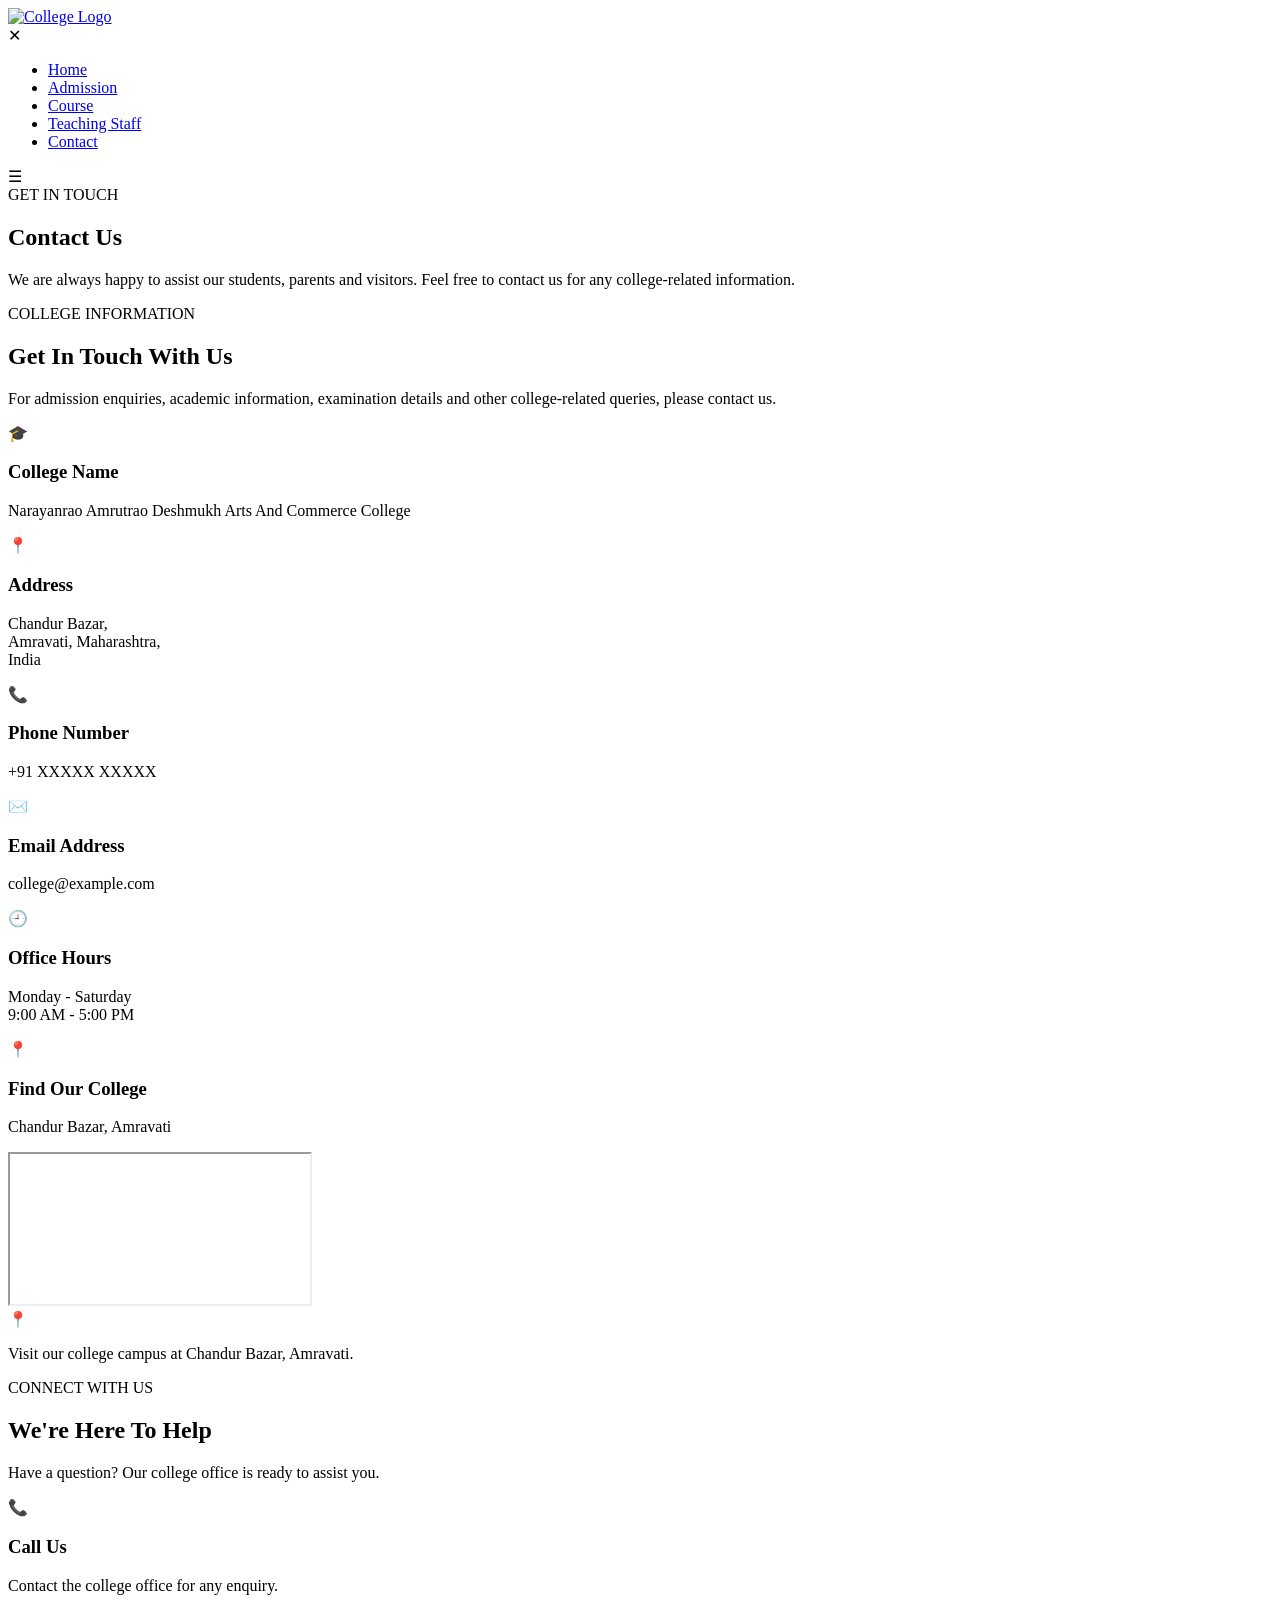
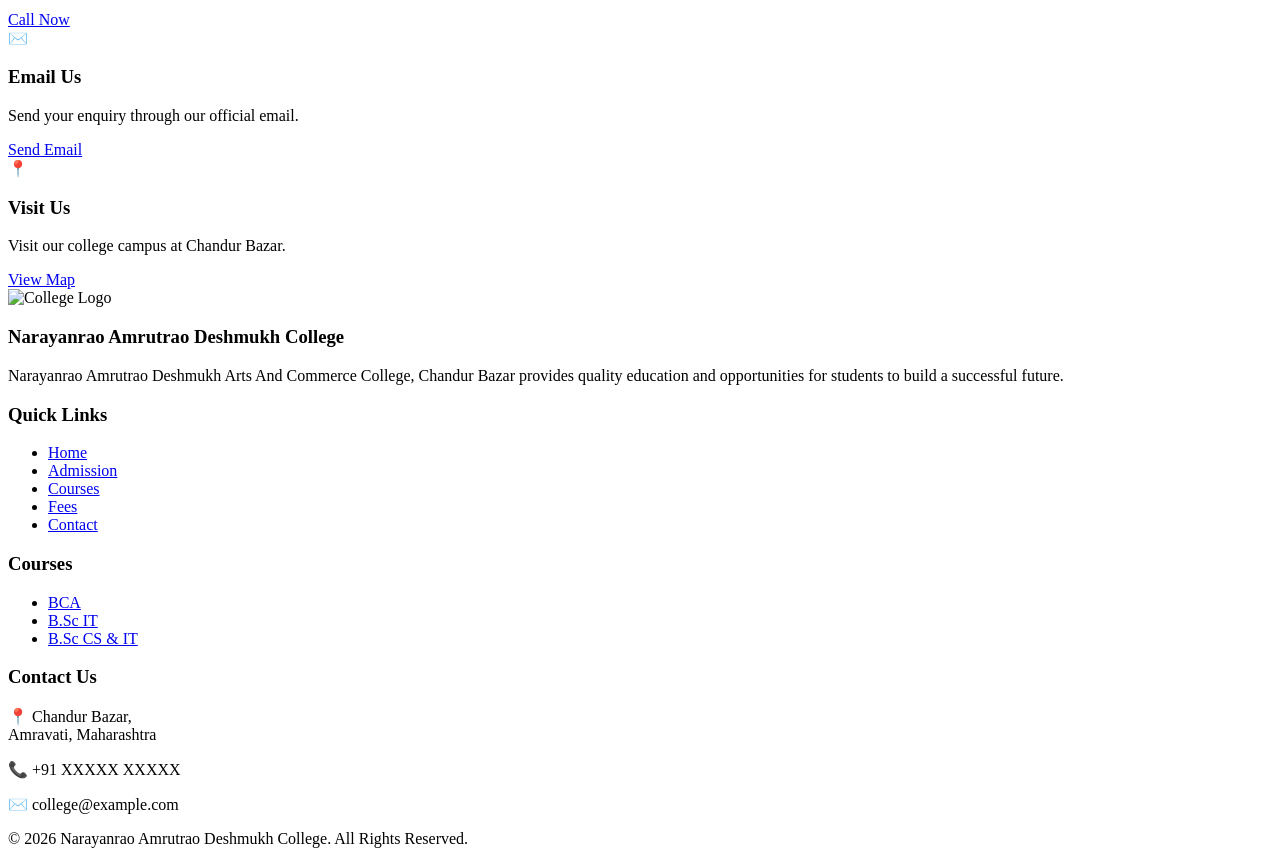
==== contact.html @ f1b0bfb5 "Add files via upload" ====
<!DOCTYPE html>
<html lang="en">

<head>

    <meta charset="UTF-8">

    <meta name="viewport"
        content="width=device-width, initial-scale=1.0, maximum-scale=1.0, user-scalable=0">

    <meta name="description"
        content="Narayanrao Amrutrao Deshmukh Arts And Commerce College, Chandur Bazar">

    <meta name="keywords"
        content="Narayanrao Amrutrao Deshmukh Arts And Commerce College, Chandur Bazar">

    <meta name="author" content="Rushikesh Fuse">

    <title>
        Contact Us | Narayanrao Amrutrao Deshmukh College
    </title>

    <link rel="stylesheet" href="css/header.css">
    <link rel="stylesheet" href="css/footer.css">
    <link rel="stylesheet" href="css/contact.css">

    <link rel="shortcut icon"
        href="image/favicon.ico"
        type="image/x-icon">

</head>


<body>


<!-- =====================================================
     HEADER
===================================================== -->

<section class="header">

    <nav>

        <a href="index.html">

            <img src="image/favicon.ico"
                 id="logo-img"
                 alt="College Logo">

        </a>


        <div class="nav-links" id="navLinks">

            <span class="icon"
                  onclick="hidemenu()">
                &#10005;
            </span>


            <ul>

                <li>
                    <a href="index.html">
                        Home
                    </a>
                </li>

                <li>
                    <a href="Admission_page.html">
                        Admission
                    </a>
                </li>

                <li>
                    <a href="index.html#course_call">
                        Course
                    </a>
                </li>

                <li>
                    <a href="teaching.html">
                        Teaching Staff
                    </a>
                </li>

                <li>
                    <a href="Contact_page.html"
                       class="active">
                        Contact
                    </a>
                </li>

            </ul>

        </div>


        <span class="icon"
              onclick="showmenu()">
            &#9776;
        </span>

    </nav>

</section>



<!-- =====================================================
     CONTACT HERO
===================================================== -->

<section class="contact-hero">


    <!-- Background bubbles -->

    <div class="contact-bubble bubble-1"></div>

    <div class="contact-bubble bubble-2"></div>

    <div class="contact-bubble bubble-3"></div>

    <div class="contact-bubble bubble-4"></div>


    <div class="contact-hero-content">

        <span class="contact-small-title">
            GET IN TOUCH
        </span>

        <h1>
            Contact Us
        </h1>

        <p>
            We are always happy to assist our students,
            parents and visitors. Feel free to contact
            us for any college-related information.
        </p>

    </div>

</section>



<!-- =====================================================
     CONTACT INFORMATION + MAP
===================================================== -->

<section class="contact-section">

    <div class="contact-container">


        <!-- =================================================
             LEFT : COLLEGE INFORMATION
        ================================================== -->

        <div class="contact-info">


            <span class="section-tag">
                COLLEGE INFORMATION
            </span>


            <h2>
                Get In Touch With Us
            </h2>


            <p class="intro-text">

                For admission enquiries, academic information,
                examination details and other college-related
                queries, please contact us.

            </p>



            <!-- College Name -->

            <div class="contact-card">

                <div class="contact-icon college-icon">
                    🎓
                </div>

                <div class="contact-text">

                    <h3>
                        College Name
                    </h3>

                    <p>
                        Narayanrao Amrutrao Deshmukh
                        Arts And Commerce College
                    </p>

                </div>

            </div>



            <!-- Address -->

            <div class="contact-card">

                <div class="contact-icon location-icon">
                    📍
                </div>

                <div class="contact-text">

                    <h3>
                        Address
                    </h3>

                    <p>
                        Chandur Bazar,<br>
                        Amravati, Maharashtra,<br>
                        India
                    </p>

                </div>

            </div>



            <!-- Phone -->

            <div class="contact-card">

                <div class="contact-icon phone-icon">
                    📞
                </div>

                <div class="contact-text">

                    <h3>
                        Phone Number
                    </h3>

                    <p>
                        +91 XXXXX XXXXX
                    </p>

                </div>

            </div>



            <!-- Email -->

            <div class="contact-card">

                <div class="contact-icon email-icon">
                    ✉️
                </div>

                <div class="contact-text">

                    <h3>
                        Email Address
                    </h3>

                    <p>
                        college@example.com
                    </p>

                </div>

            </div>



            <!-- Office Hours -->

            <div class="contact-card">

                <div class="contact-icon time-icon">
                    🕘
                </div>

                <div class="contact-text">

                    <h3>
                        Office Hours
                    </h3>

                    <p>
                        Monday - Saturday<br>
                        9:00 AM - 5:00 PM
                    </p>

                </div>

            </div>


        </div>



        <!-- =================================================
             RIGHT : GOOGLE MAP
        ================================================== -->

        <div class="map-container">


            <div class="map-top">

                <div class="map-pin">
                    📍
                </div>

                <div>

                    <h3>
                        Find Our College
                    </h3>

                    <p>
                        Chandur Bazar, Amravati
                    </p>

                </div>

            </div>


            <!-- GOOGLE MAP -->

            <div class="map">

                <iframe
                    src="https://www.google.com/maps?q=Chandur%20Bazar,%20Amravati,%20Maharashtra&output=embed"
                    allowfullscreen=""
                    loading="lazy"
                    referrerpolicy="no-referrer-when-downgrade">
                </iframe>

            </div>


            <div class="map-bottom">

                <span>
                    📍
                </span>

                <p>
                    Visit our college campus at
                    Chandur Bazar, Amravati.
                </p>

            </div>


        </div>

    </div>

</section>



<!-- =====================================================
     QUICK CONTACT
===================================================== -->

<section class="quick-section">


    <div class="quick-heading">

        <span>
            CONNECT WITH US
        </span>

        <h2>
            We're Here To Help
        </h2>

        <p>
            Have a question? Our college office is
            ready to assist you.
        </p>

    </div>



    <div class="quick-grid">


        <!-- Call -->

        <div class="quick-card">

            <div class="quick-card-icon">
                📞
            </div>

            <h3>
                Call Us
            </h3>

            <p>
                Contact the college office
                for any enquiry.
            </p>

            <a href="tel:+91XXXXXXXXXX">
                Call Now
            </a>

        </div>



        <!-- Email -->

        <div class="quick-card">

            <div class="quick-card-icon">
                ✉️
            </div>

            <h3>
                Email Us
            </h3>

            <p>
                Send your enquiry through
                our official email.
            </p>

            <a href="mailto:college@example.com">
                Send Email
            </a>

        </div>



        <!-- Location -->

        <div class="quick-card">

            <div class="quick-card-icon">
                📍
            </div>

            <h3>
                Visit Us
            </h3>

            <p>
                Visit our college campus
                at Chandur Bazar.
            </p>

            <a href="#college-map">
                View Map
            </a>

        </div>


    </div>

</section>



<!-- =====================================================
     FOOTER
===================================================== -->

<footer class="footer">

    <div class="footer-container">


        <!-- About -->

        <div class="footer-col">

            <img src="image/favicon.ico"
                 class="footer-logo"
                 alt="College Logo">

            <h3>
                Narayanrao Amrutrao Deshmukh College
            </h3>

            <p>

                Narayanrao Amrutrao Deshmukh
                Arts And Commerce College,
                Chandur Bazar provides quality
                education and opportunities for
                students to build a successful future.

            </p>

        </div>



        <!-- Quick Links -->

        <div class="footer-col">

            <h3>
                Quick Links
            </h3>

            <ul>

                <li>
                    <a href="index.html">
                        Home
                    </a>
                </li>

                <li>
                    <a href="Admission_page.html">
                        Admission
                    </a>
                </li>

                <li>
                    <a href="index.html#course_call">
                        Courses
                    </a>
                </li>

                <li>
                    <a href="fees_page.html">
                        Fees
                    </a>
                </li>

                <li>
                    <a href="Contact_page.html">
                        Contact
                    </a>
                </li>

            </ul>

        </div>



        <!-- Courses -->

        <div class="footer-col">

            <h3>
                Courses
            </h3>

            <ul>

                <li>
                    <a href="index.html#course_call">
                        BCA
                    </a>
                </li>

                <li>
                    <a href="index.html#course_call">
                        B.Sc IT
                    </a>
                </li>

                <li>
                    <a href="index.html#course_call">
                        B.Sc CS & IT
                    </a>
                </li>

            </ul>

        </div>



        <!-- Contact -->

        <div class="footer-col">

            <h3>
                Contact Us
            </h3>

            <p>
                📍 Chandur Bazar,<br>
                Amravati, Maharashtra
            </p>

            <p>
                📞 +91 XXXXX XXXXX
            </p>

            <p>
                ✉️ college@example.com
            </p>

        </div>

    </div>



    <div class="footer-bottom">

        <p>
            © 2026 Narayanrao Amrutrao Deshmukh College.
            All Rights Reserved.
        </p>

    </div>

</footer>



<!-- =====================================================
     MOBILE MENU
===================================================== -->

<script>

function showmenu() {

    document.getElementById("navLinks").style.right = "0";

}

function hidemenu() {

    document.getElementById("navLinks").style.right = "-200px";

}

</script>


</body>

</html>
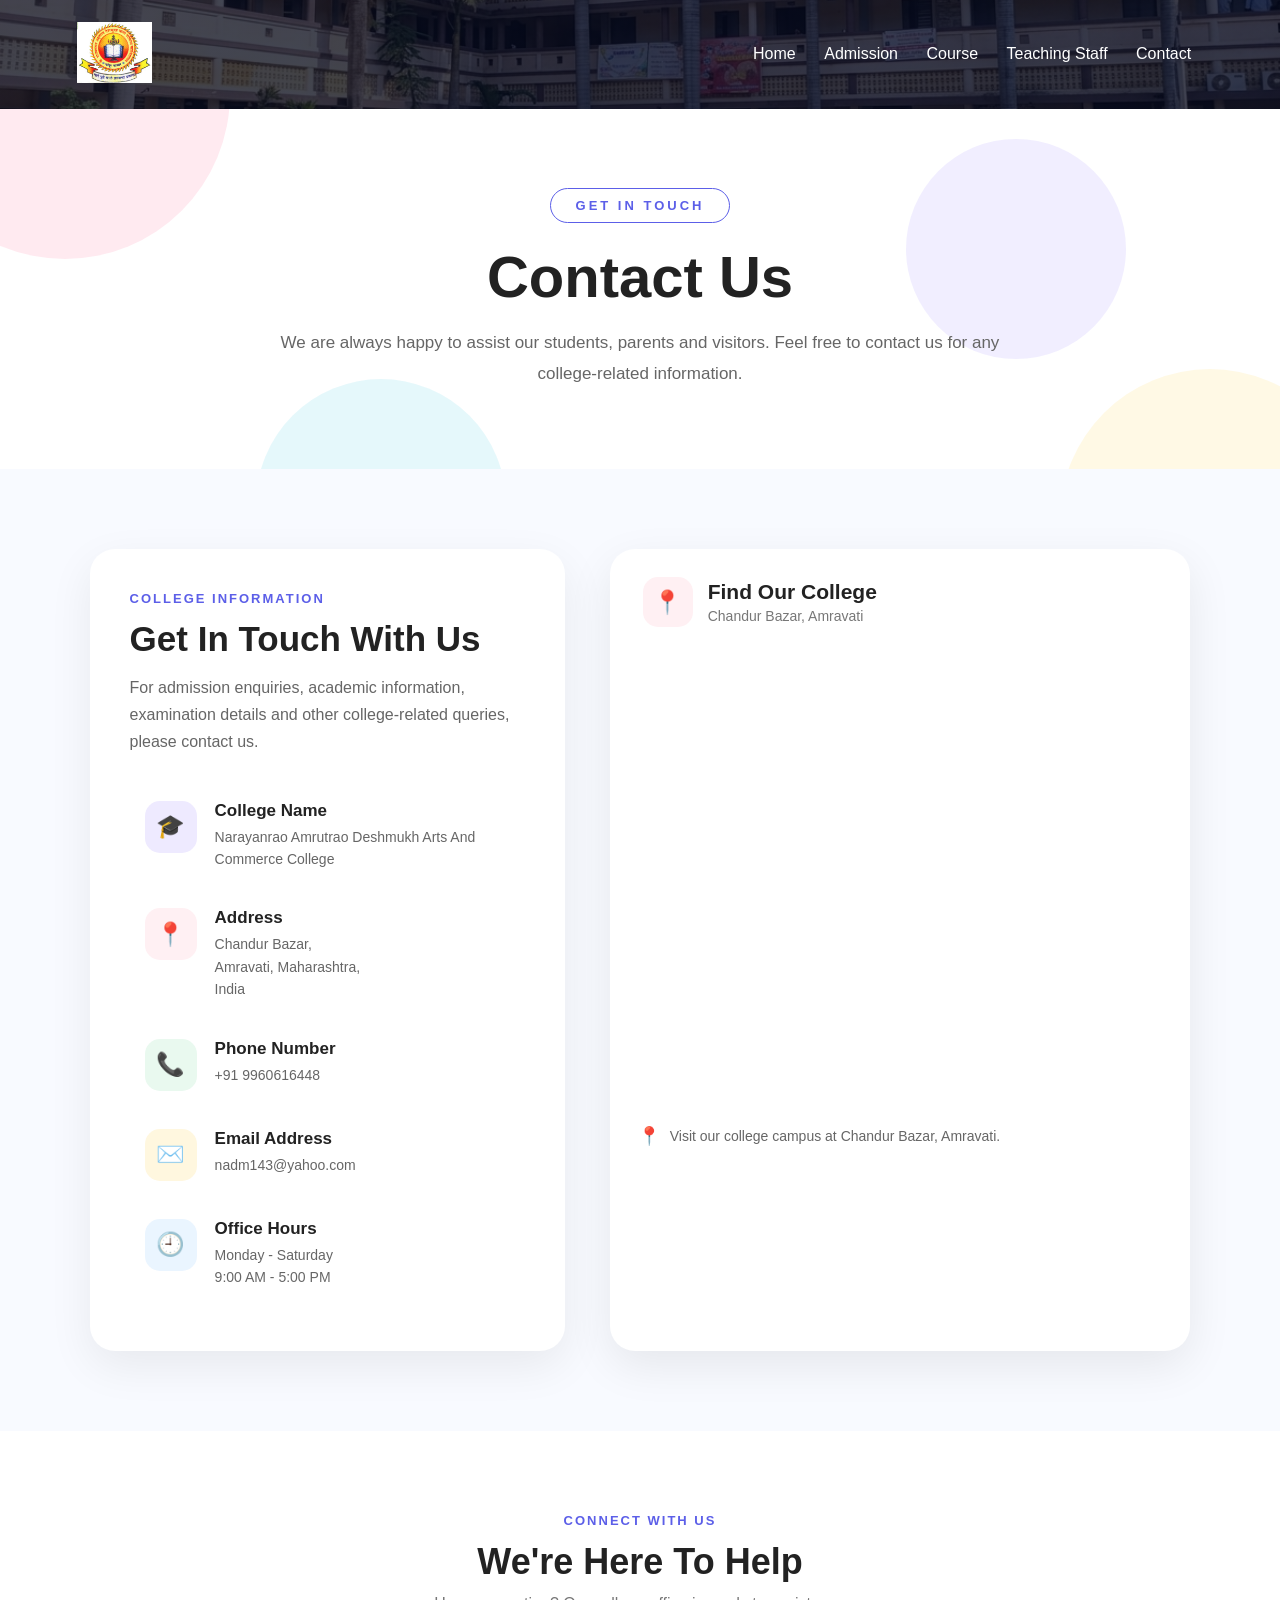
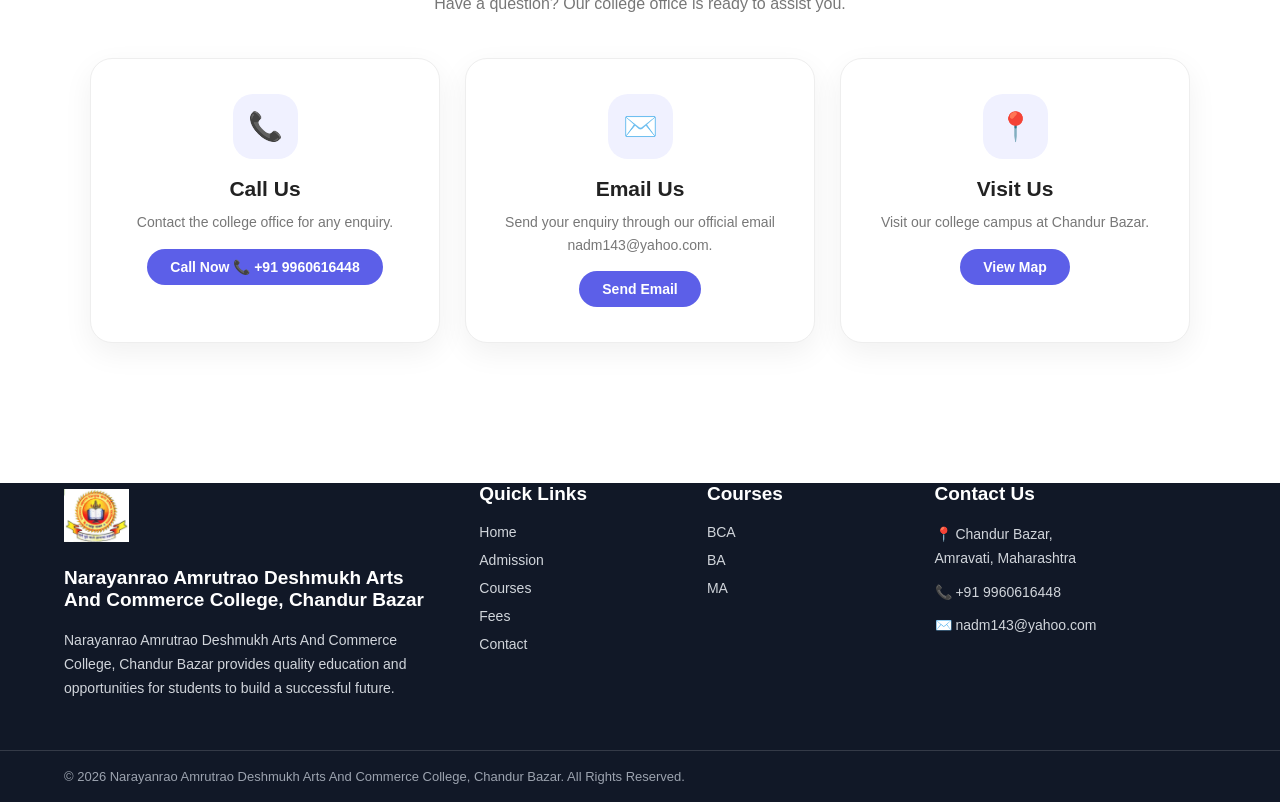
==== commit dc1d22e5: "Update contact.html" ====
--- a/contact.html
+++ b/contact.html
@@ -250,7 +250,7 @@
                     </h3>
 
                     <p>
-                        +91 XXXXX XXXXX
+                        +91 9960616448
                     </p>
 
                 </div>
@@ -274,7 +274,7 @@
                     </h3>
 
                     <p>
-                        college@example.com
+                        nadm143@yahoo.com
                     </p>
 
                 </div>
@@ -421,8 +421,8 @@
                 for any enquiry.
             </p>
 
-            <a href="tel:+91XXXXXXXXXX">
-                Call Now
+            <a href="tel:+919960616448">
+                Call Now 📞 +91 9960616448
             </a>
 
         </div>
@@ -443,10 +443,10 @@
 
             <p>
                 Send your enquiry through
-                our official email.
-            </p>
-
-            <a href="mailto:college@example.com">
+                our official email nadm143@yahoo.com.
+            </p>
+
+            <a href="mailto:nadm143@yahoo.com">
                 Send Email
             </a>
 
@@ -492,8 +492,7 @@
 
     <div class="footer-container">
 
-
-        <!-- About -->
+        <!-- About College -->
 
         <div class="footer-col">
 
@@ -502,110 +501,84 @@
                  alt="College Logo">
 
             <h3>
-                Narayanrao Amrutrao Deshmukh College
+                Narayanrao Amrutrao Deshmukh Arts And Commerce College, Chandur Bazar
             </h3>
 
             <p>
-
-                Narayanrao Amrutrao Deshmukh
-                Arts And Commerce College,
-                Chandur Bazar provides quality
-                education and opportunities for
-                students to build a successful future.
-
-            </p>
-
-        </div>
-
+                Narayanrao Amrutrao Deshmukh Arts And Commerce College,
+                Chandur Bazar provides quality education
+                and opportunities for students to build
+                a successful future.
+            </p>
+
+        </div>
 
 
         <!-- Quick Links -->
 
         <div class="footer-col">
 
-            <h3>
-                Quick Links
-            </h3>
+            <h3>Quick Links</h3>
 
             <ul>
 
                 <li>
-                    <a href="index.html">
-                        Home
+                    <a href="index.html">Home</a>
+                </li>
+
+                <li>
+                    <a href="Admission_page.html">Admission</a>
+                </li>
+
+                <li>
+                    <a href="index.html#course_call">Courses</a>
+                </li>
+
+                <li>
+                    <a href="fees_page.html">Fees</a>
+                </li>
+
+                <li>
+                    <a href="contact.html">Contact</a>
+                </li>
+
+            </ul>
+
+        </div>
+
+
+        <!-- Courses -->
+
+        <div class="footer-col">
+
+            <h3>Courses</h3>
+
+            <ul>
+
+                <li>
+                    <a href="index.html#course_call">BCA</a>
+                </li>
+
+                <li>
+                    <a href="index.html#course_call">BA</a>
+                </li>
+
+                <li>
+                    <a href="index.html#course_call">
+                        MA
                     </a>
                 </li>
 
-                <li>
-                    <a href="Admission_page.html">
-                        Admission
-                    </a>
-                </li>
-
-                <li>
-                    <a href="index.html#course_call">
-                        Courses
-                    </a>
-                </li>
-
-                <li>
-                    <a href="fees_page.html">
-                        Fees
-                    </a>
-                </li>
-
-                <li>
-                    <a href="Contact_page.html">
-                        Contact
-                    </a>
-                </li>
-
             </ul>
 
         </div>
 
 
-
-        <!-- Courses -->
+        <!-- Contact -->
 
         <div class="footer-col">
 
-            <h3>
-                Courses
-            </h3>
-
-            <ul>
-
-                <li>
-                    <a href="index.html#course_call">
-                        BCA
-                    </a>
-                </li>
-
-                <li>
-                    <a href="index.html#course_call">
-                        B.Sc IT
-                    </a>
-                </li>
-
-                <li>
-                    <a href="index.html#course_call">
-                        B.Sc CS & IT
-                    </a>
-                </li>
-
-            </ul>
-
-        </div>
-
-
-
-        <!-- Contact -->
-
-        <div class="footer-col">
-
-            <h3>
-                Contact Us
-            </h3>
+            <h3>Contact Us</h3>
 
             <p>
                 📍 Chandur Bazar,<br>
@@ -613,11 +586,11 @@
             </p>
 
             <p>
-                📞 +91 XXXXX XXXXX
+                📞 +91 9960616448
             </p>
 
             <p>
-                ✉️ college@example.com
+                ✉️ nadm143@yahoo.com
             </p>
 
         </div>
@@ -625,14 +598,16 @@
     </div>
 
 
+    <!-- Bottom Footer -->
 
     <div class="footer-bottom">
 
         <p>
-            © 2026 Narayanrao Amrutrao Deshmukh College.
+            © 2026 Narayanrao Amrutrao Deshmukh Arts And Commerce College, Chandur Bazar.
             All Rights Reserved.
         </p>
 
+        
     </div>
 
 </footer>
@@ -662,4 +637,4 @@
 
 </body>
 
-</html>+</html>
--- a/css/header.css
+++ b/css/header.css
@@ -0,0 +1,121 @@
+/* =========================
+   COMMON HEADER
+========================= */
+
+.header {
+    min-height: auto;
+    width: 100%;
+    background-image:
+        linear-gradient(rgba(4,9,30,0.75), rgba(4,9,30,0.75)),
+        url(../image/background2.png);
+
+    background-position: center;
+    background-size: cover;
+    background-repeat: no-repeat;
+
+    position: relative;
+}
+
+.header nav {
+    display: flex;
+    padding: 15px 6%;
+    justify-content: space-between;
+    align-items: center;
+}
+
+#logo-img {
+    width: 75px;
+    height: 75px;
+    object-fit: contain;
+}
+
+.nav-links {
+    flex: 1;
+    text-align: right;
+}
+
+.nav-links ul {
+    margin: 0;
+    padding: 0;
+}
+
+.nav-links ul li {
+    list-style: none;
+    display: inline-block;
+    padding: 8px 12px;
+    position: relative;
+}
+
+.nav-links a {
+    color: #fff;
+    text-decoration: none;
+    font-size: 16px;
+    font-weight: 500;
+}
+
+.nav-links ul li::after {
+    content: '';
+    width: 0%;
+    height: 2px;
+    background: #ff0000;
+    display: block;
+    margin: auto;
+    transition: 0.5s;
+}
+
+.nav-links ul li:hover::after {
+    width: 100%;
+}
+
+.icon {
+    display: none;
+}
+
+
+/* Mobile Header */
+
+@media (max-width: 700px) {
+
+    .header nav {
+        padding: 10px 5%;
+    }
+
+    #logo-img {
+        width: 60px;
+        height: 60px;
+    }
+
+    .nav-links {
+        position: fixed;
+        background: #f44336;
+        height: 100vh;
+        width: 200px;
+        top: 0;
+        right: -200px;
+        text-align: left;
+        z-index: 1000;
+        transition: 0.5s;
+    }
+
+    .nav-links ul {
+        padding: 30px;
+    }
+
+    .nav-links ul li {
+        display: block;
+        margin-bottom: 10px;
+    }
+
+    .nav-links a {
+        font-size: 15px;
+    }
+
+    .icon {
+        display: block;
+        color: #fff;
+        margin: 10px;
+        font-size: 25px;
+        cursor: pointer;
+    }
+
+}
--- a/css/footer.css
+++ b/css/footer.css
@@ -0,0 +1,147 @@
+/* =========================================
+   PROFESSIONAL FOOTER
+========================================= */
+
+.footer {
+    width: 100%;
+    background: #111827;
+    color: #ffffff;
+    margin-top: 60px;
+    margin-bottom: 0%;
+    padding: 0 0 0 0;
+}
+
+.footer-container {
+    width: 90%;
+    max-width: 1200px;
+    margin: auto;
+
+    display: grid;
+    grid-template-columns:
+        2fr
+        1fr
+        1fr
+        1.5fr;
+
+    gap: 40px;
+}
+
+.footer-col {
+    text-align: left;
+}
+
+.footer-logo {
+    width: 65px;
+    height: 65px;
+    object-fit: contain;
+    margin-bottom: 15px;
+}
+
+.footer-col h3 {
+    color: #ffffff;
+    font-size: 19px;
+    margin-bottom: 18px;
+    text-align: left;
+}
+
+.footer-col p {
+    color: #d1d5db;
+    font-size: 14px;
+    line-height: 1.7;
+    padding: 0;
+    margin-bottom: 10px;
+}
+
+.footer-col ul {
+    list-style: none;
+    padding: 0;
+    margin: 0;
+}
+
+.footer-col ul li {
+    margin-bottom: 10px;
+}
+
+.footer-col ul li a {
+    color: #d1d5db;
+    text-decoration: none;
+    font-size: 14px;
+    transition: 0.3s;
+}
+
+.footer-col ul li a:hover {
+    color: #ff6f00;
+    padding-left: 5px;
+}
+
+
+/* Footer Bottom */
+
+.footer-bottom {
+    margin-top: 40px;
+    padding: 18px 5%;
+    border-top: 1px solid rgba(255,255,255,0.15);
+
+    display: flex;
+    justify-content: space-between;
+    align-items: center;
+    gap: 15px;
+}
+
+.footer-bottom p {
+    padding: 0;
+    margin: 0;
+    color: #9ca3af;
+    font-size: 13px;
+}
+
+.footer-bottom strong {
+    color: #ffffff;
+}
+
+
+/* =========================================
+   FOOTER MOBILE
+========================================= */
+
+@media (max-width: 800px) {
+
+    .footer-container {
+        width: 85%;
+        grid-template-columns: 1fr 1fr;
+        gap: 30px;
+    }
+
+    .footer-bottom {
+        flex-direction: column;
+        text-align: center;
+    }
+
+}
+
+
+@media (max-width: 500px) {
+
+    .footer-container {
+        width: 85%;
+        grid-template-columns: 1fr;
+        gap: 25px;
+    }
+
+    .footer-col {
+        text-align: center;
+    }
+
+    .footer-col h3 {
+        text-align: center;
+    }
+
+    .footer-col p {
+        text-align: center;
+    }
+
+    .footer-col ul {
+        text-align: center;
+    }
+
+}
--- a/css/contact.css
+++ b/css/contact.css
@@ -0,0 +1,829 @@
+/* =====================================================
+   CONTACT PAGE
+===================================================== */
+
+* {
+    margin: 0;
+    padding: 0;
+    box-sizing: border-box;
+}
+
+body {
+    font-family: Arial, Helvetica, sans-serif;
+    background: #ffffff;
+    color: #222;
+}
+
+
+/* =====================================================
+   CONTACT HERO
+===================================================== */
+
+.contact-hero {
+
+    position: relative;
+
+    min-height: 360px;
+
+    display: flex;
+
+    align-items: center;
+
+    justify-content: center;
+
+    text-align: center;
+
+    overflow: hidden;
+
+    background: #ffffff;
+
+}
+
+
+/* =====================================================
+   COLORFUL BUBBLES
+===================================================== */
+
+.contact-bubble {
+
+    position: absolute;
+
+    border-radius: 50%;
+
+    pointer-events: none;
+
+}
+
+
+/* Pink */
+
+.bubble-1 {
+
+    width: 330px;
+    height: 330px;
+
+    top: -180px;
+    left: -100px;
+
+    background: rgba(255, 80, 130, 0.12);
+
+}
+
+
+/* Purple */
+
+.bubble-2 {
+
+    width: 220px;
+    height: 220px;
+
+    top: 30px;
+    right: 12%;
+
+    background: rgba(116, 90, 255, 0.10);
+
+}
+
+
+/* Cyan */
+
+.bubble-3 {
+
+    width: 250px;
+    height: 250px;
+
+    bottom: -160px;
+    left: 20%;
+
+    background: rgba(0, 188, 212, 0.10);
+
+}
+
+
+/* Yellow */
+
+.bubble-4 {
+
+    width: 300px;
+    height: 300px;
+
+    bottom: -200px;
+    right: -80px;
+
+    background: rgba(255, 193, 7, 0.10);
+
+}
+
+
+/* =====================================================
+   HERO CONTENT
+===================================================== */
+
+.contact-hero-content {
+
+    position: relative;
+
+    z-index: 5;
+
+    max-width: 850px;
+
+    padding: 70px 20px;
+
+}
+
+
+.contact-small-title {
+
+    display: inline-block;
+
+    padding: 9px 25px;
+
+    border: 1px solid #5c5fe8;
+
+    border-radius: 30px;
+
+    color: #5c5fe8;
+
+    font-size: 13px;
+
+    font-weight: 700;
+
+    letter-spacing: 3px;
+
+    margin-bottom: 20px;
+
+}
+
+
+.contact-hero h1 {
+
+    font-size: 58px;
+
+    font-weight: 800;
+
+    color: #222;
+
+    margin-bottom: 18px;
+
+}
+
+
+.contact-hero p {
+
+    max-width: 750px;
+
+    margin: auto;
+
+    color: #666;
+
+    font-size: 17px;
+
+    line-height: 1.8;
+
+}
+
+
+/* =====================================================
+   CONTACT MAIN SECTION
+===================================================== */
+
+.contact-section {
+
+    padding: 80px 7%;
+
+    background: #f8faff;
+
+}
+
+
+.contact-container {
+
+    max-width: 1200px;
+
+    margin: auto;
+
+    display: grid;
+
+    grid-template-columns: 0.9fr 1.1fr;
+
+    gap: 45px;
+
+}
+
+
+/* =====================================================
+   CONTACT INFORMATION
+===================================================== */
+
+.contact-info {
+
+    background: #ffffff;
+
+    padding: 40px;
+
+    border-radius: 25px;
+
+    box-shadow:
+        0 15px 45px rgba(0, 0, 0, 0.07);
+
+}
+
+
+.section-tag {
+
+    color: #5c5fe8;
+
+    font-size: 13px;
+
+    font-weight: 700;
+
+    letter-spacing: 2px;
+
+}
+
+
+.contact-info h2 {
+
+    font-size: 35px;
+
+    margin: 12px 0 15px;
+
+    color: #222;
+
+}
+
+
+.intro-text {
+
+    color: #666;
+
+    line-height: 1.7;
+
+    margin-bottom: 30px;
+
+}
+
+
+/* =====================================================
+   CONTACT CARD
+===================================================== */
+
+.contact-card {
+
+    display: flex;
+
+    align-items: flex-start;
+
+    gap: 18px;
+
+    padding: 15px;
+
+    margin-bottom: 8px;
+
+    border-radius: 16px;
+
+    transition: 0.3s ease;
+
+}
+
+
+.contact-card:hover {
+
+    background: #f7f8ff;
+
+    transform: translateX(5px);
+
+}
+
+
+.contact-icon {
+
+    width: 52px;
+
+    height: 52px;
+
+    min-width: 52px;
+
+    display: flex;
+
+    align-items: center;
+
+    justify-content: center;
+
+    border-radius: 15px;
+
+    font-size: 23px;
+
+}
+
+
+/* Different icon backgrounds */
+
+.college-icon {
+
+    background: #eeeaff;
+
+}
+
+.location-icon {
+
+    background: #fff0f3;
+
+}
+
+.phone-icon {
+
+    background: #e9f9ef;
+
+}
+
+.email-icon {
+
+    background: #fff7df;
+
+}
+
+.time-icon {
+
+    background: #eaf5ff;
+
+}
+
+
+.contact-text h3 {
+
+    font-size: 17px;
+
+    margin-bottom: 5px;
+
+    color: #222;
+
+}
+
+
+.contact-text p {
+
+    color: #666;
+
+    font-size: 14px;
+
+    line-height: 1.6;
+
+}
+
+
+/* =====================================================
+   MAP CONTAINER
+===================================================== */
+
+.map-container {
+
+    background: #ffffff;
+
+    padding: 18px;
+
+    border-radius: 25px;
+
+    box-shadow:
+        0 15px 45px rgba(0, 0, 0, 0.08);
+
+}
+
+
+.map-top {
+
+    display: flex;
+
+    align-items: center;
+
+    gap: 15px;
+
+    padding: 10px 15px 18px;
+
+}
+
+
+.map-pin {
+
+    width: 50px;
+
+    height: 50px;
+
+    display: flex;
+
+    align-items: center;
+
+    justify-content: center;
+
+    border-radius: 15px;
+
+    background: #fff0f3;
+
+    font-size: 23px;
+
+}
+
+
+.map-top h3 {
+
+    font-size: 21px;
+
+    margin-bottom: 4px;
+
+}
+
+
+.map-top p {
+
+    color: #777;
+
+    font-size: 14px;
+
+}
+
+
+/* =====================================================
+   GOOGLE MAP
+===================================================== */
+
+.map {
+
+    width: 100%;
+
+    height: 465px;
+
+    overflow: hidden;
+
+    border-radius: 18px;
+
+}
+
+
+.map iframe {
+
+    width: 100%;
+
+    height: 100%;
+
+    border: 0;
+
+}
+
+
+/* =====================================================
+   MAP BOTTOM
+===================================================== */
+
+.map-bottom {
+
+    display: flex;
+
+    align-items: center;
+
+    gap: 10px;
+
+    padding: 15px 10px 5px;
+
+}
+
+
+.map-bottom span {
+
+    font-size: 18px;
+
+}
+
+
+.map-bottom p {
+
+    color: #666;
+
+    font-size: 14px;
+
+}
+
+
+/* =====================================================
+   QUICK CONTACT SECTION
+===================================================== */
+
+.quick-section {
+
+    padding: 80px 7%;
+
+    background: #ffffff;
+
+    text-align: center;
+
+}
+
+
+.quick-heading span {
+
+    font-size: 13px;
+
+    font-weight: 700;
+
+    letter-spacing: 2px;
+
+    color: #5c5fe8;
+
+}
+
+
+.quick-heading h2 {
+
+    font-size: 36px;
+
+    margin: 12px 0;
+
+}
+
+
+.quick-heading p {
+
+    color: #777;
+
+    margin-bottom: 45px;
+
+}
+
+
+/* =====================================================
+   QUICK GRID
+===================================================== */
+
+.quick-grid {
+
+    max-width: 1100px;
+
+    margin: auto;
+
+    display: grid;
+
+    grid-template-columns:
+        repeat(3, 1fr);
+
+    gap: 25px;
+
+}
+
+
+.quick-card {
+
+    padding: 35px 25px;
+
+    background: #ffffff;
+
+    border-radius: 22px;
+
+    border: 1px solid #eeeeee;
+
+    box-shadow:
+        0 10px 30px rgba(0, 0, 0, 0.06);
+
+    transition: 0.3s ease;
+
+}
+
+
+.quick-card:hover {
+
+    transform: translateY(-8px);
+
+    box-shadow:
+        0 18px 40px rgba(0, 0, 0, 0.10);
+
+}
+
+
+.quick-card-icon {
+
+    width: 65px;
+
+    height: 65px;
+
+    margin: 0 auto 18px;
+
+    display: flex;
+
+    align-items: center;
+
+    justify-content: center;
+
+    border-radius: 20px;
+
+    background: #f0f1ff;
+
+    font-size: 28px;
+
+}
+
+
+.quick-card h3 {
+
+    font-size: 21px;
+
+    margin-bottom: 10px;
+
+}
+
+
+.quick-card p {
+
+    color: #777;
+
+    font-size: 14px;
+
+    line-height: 1.6;
+
+    margin-bottom: 15px;
+
+}
+
+
+.quick-card a {
+
+    display: inline-block;
+
+    padding: 10px 23px;
+
+    border-radius: 25px;
+
+    background: #5c5fe8;
+
+    color: #ffffff;
+
+    text-decoration: none;
+
+    font-size: 14px;
+
+    font-weight: 700;
+
+    transition: 0.3s;
+
+}
+
+
+.quick-card a:hover {
+
+    background: #4245c8;
+
+}
+
+
+/* =====================================================
+   TABLET
+===================================================== */
+
+@media (max-width: 950px) {
+
+    .contact-container {
+
+        grid-template-columns: 1fr;
+
+    }
+
+
+    .map {
+
+        height: 420px;
+
+    }
+
+
+    .quick-grid {
+
+        grid-template-columns:
+            repeat(2, 1fr);
+
+    }
+
+}
+
+
+/* =====================================================
+   MOBILE
+===================================================== */
+
+@media (max-width: 650px) {
+
+    .contact-hero {
+
+        min-height: 400px;
+
+    }
+
+
+    .contact-hero h1 {
+
+        font-size: 42px;
+
+    }
+
+
+    .contact-hero p {
+
+        font-size: 15px;
+
+        line-height: 1.7;
+
+    }
+
+
+    .contact-section {
+
+        padding: 55px 5%;
+
+    }
+
+
+    .contact-info {
+
+        padding: 28px 20px;
+
+    }
+
+
+    .contact-info h2 {
+
+        font-size: 28px;
+
+    }
+
+
+    .map-container {
+
+        padding: 12px;
+
+    }
+
+
+    .map {
+
+        height: 330px;
+
+    }
+
+
+    .quick-section {
+
+        padding: 55px 5%;
+
+    }
+
+
+    .quick-heading h2 {
+
+        font-size: 29px;
+
+    }
+
+
+    .quick-grid {
+
+        grid-template-columns: 1fr;
+
+    }
+
+}
+
+
+/* =====================================================
+   SMALL MOBILE
+===================================================== */
+
+@media (max-width: 400px) {
+
+    .contact-hero h1 {
+
+        font-size: 36px;
+
+    }
+
+
+    .contact-info {
+
+        padding: 22px 15px;
+
+    }
+
+
+    .contact-card {
+
+        gap: 12px;
+
+    }
+
+
+    .contact-icon {
+
+        width: 45px;
+
+        height: 45px;
+
+        min-width: 45px;
+
+    }
+
+}
